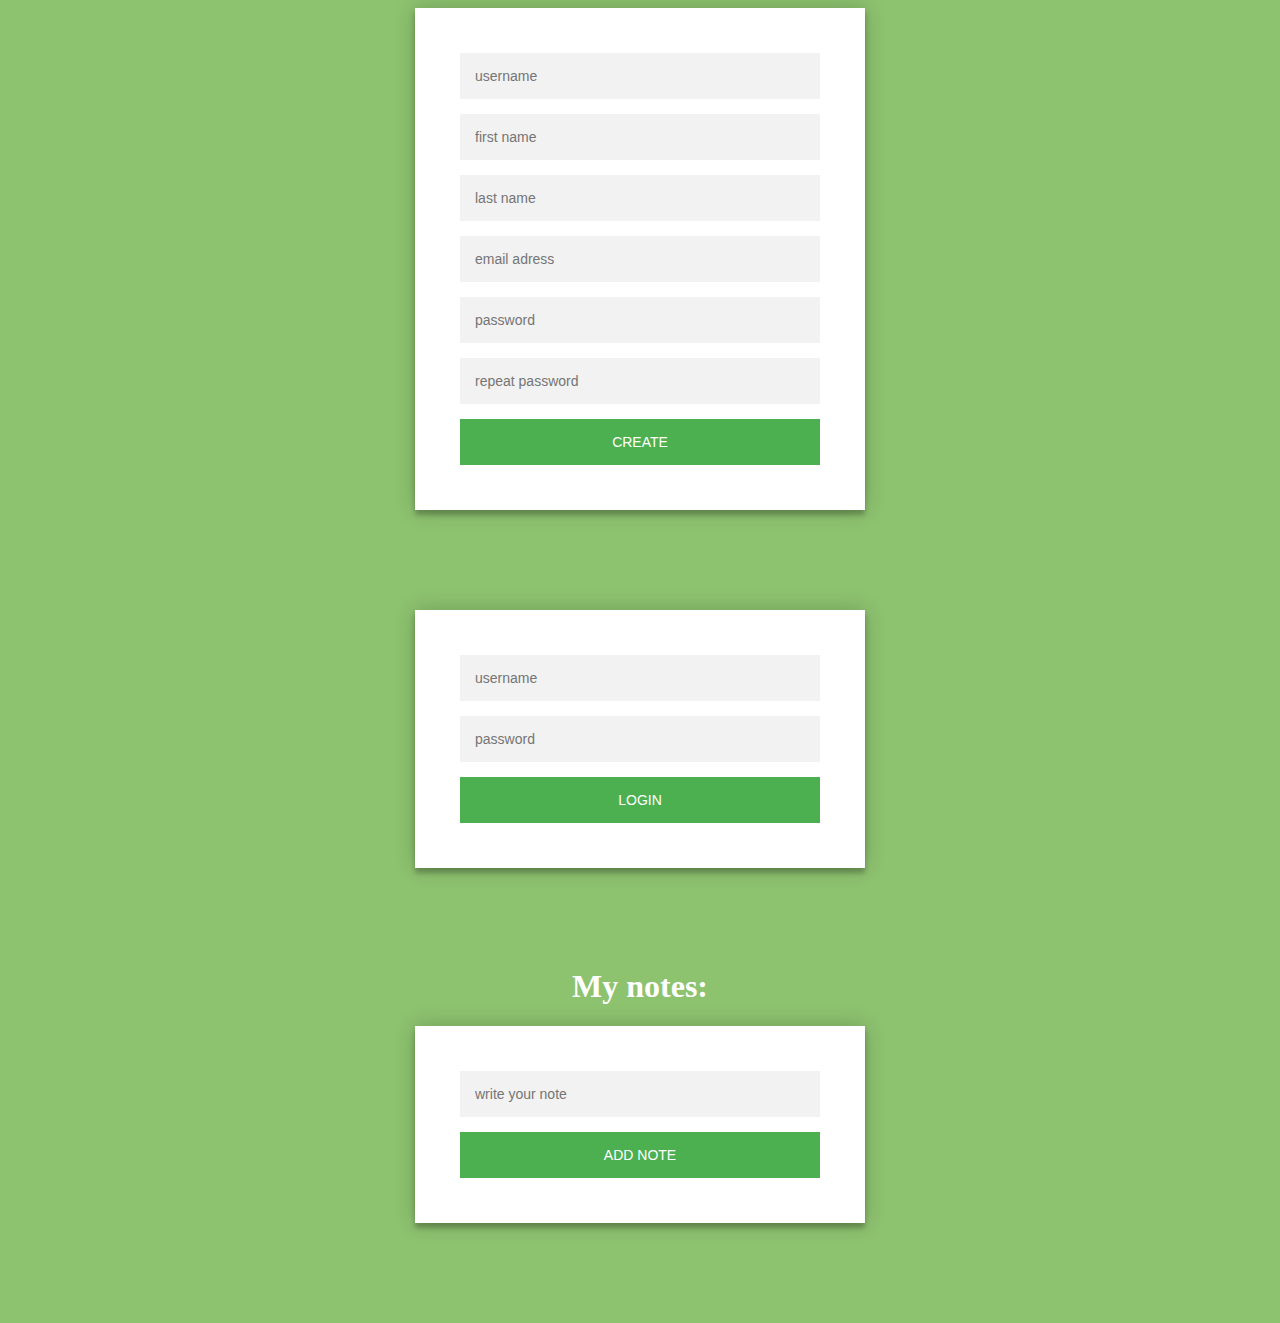
==== index.html @ 84246ef5 "front" ====
<!DOCTYPE html>
<html lang="en">
<head>
  <meta charset="UTF-8">
  
  <meta name="viewport" content="width=device-width, initial-scale=1.0">
  <link rel="stylesheet" href="style.css">
  <title>Document</title>
</head>
<body>
  <!-- /reg -->
  <div class="form">
    <form class="register-form" method="post">
      <input type="text" placeholder="username" name="username">
      <input type="text" placeholder="first name" name="first_name">
      <input type="text" placeholder="last name" name="last_name">
      <input type="email" placeholder="email adress" name="email">
      <input type="password" placeholder="password" name="password1">
      <input type="password" placeholder="repeat password" name="password2">
      <button>create</button>
    </form>
  </div>
<!-- /login -->
<div class="form">
      <form class="login-form" method="post">
        <input type="text" placeholder="username" name="username">
        <input type="password" placeholder="password" name="password">
        <button>login</button>
  </form>
</div>
  <!-- /logout я не ебу как делать но я думаю это должна быть кнопка
<button><a href="#">log out</a></button>
  -->
  
  <!-- /notes -->
<h1 style="text-align: center;color:white;"> My notes:</h1>
<p class="my-note" style="text-align: center; color:white;"></p>
  <!-- /add_note -->
<div class="form">
  <form method="post">
    <input type="text" placeholder="write your note" name="note-text">
    <button>add note</button>
  </form>
</div>

</body>
</html>
---- style.css ----
.form {
  position: relative;
  z-index: 1;
  background: #FFFFFF;
  max-width: 360px;
  margin: 0 auto 100px;
  padding: 45px;
  text-align: center;
  box-shadow: 0 0 20px 0 rgba(0, 0, 0, 0.2), 0 5px 5px 0 rgba(0, 0, 0, 0.24);
}
.form input {
  outline: 0;
  background: #f2f2f2;
  width: 100%;
  border: 0;
  margin: 0 0 15px;
  padding: 15px;
  box-sizing: border-box;
  font-size: 14px;
}
.form button {
  font-family: "Roboto", sans-serif;
  text-transform: uppercase;
  outline: 0;
  background: #4CAF50;
  width: 100%;
  border: 0;
  padding: 15px;
  color: #FFFFFF;
  font-size: 14px;
  -webkit-transition: all 0.3 ease;
  transition: all 0.3 ease;
  cursor: pointer;
}
.form button:hover,.form button:active,.form button:focus {
  background: #43A047;
}
body {
  background: rgb(141,194,111);  
}
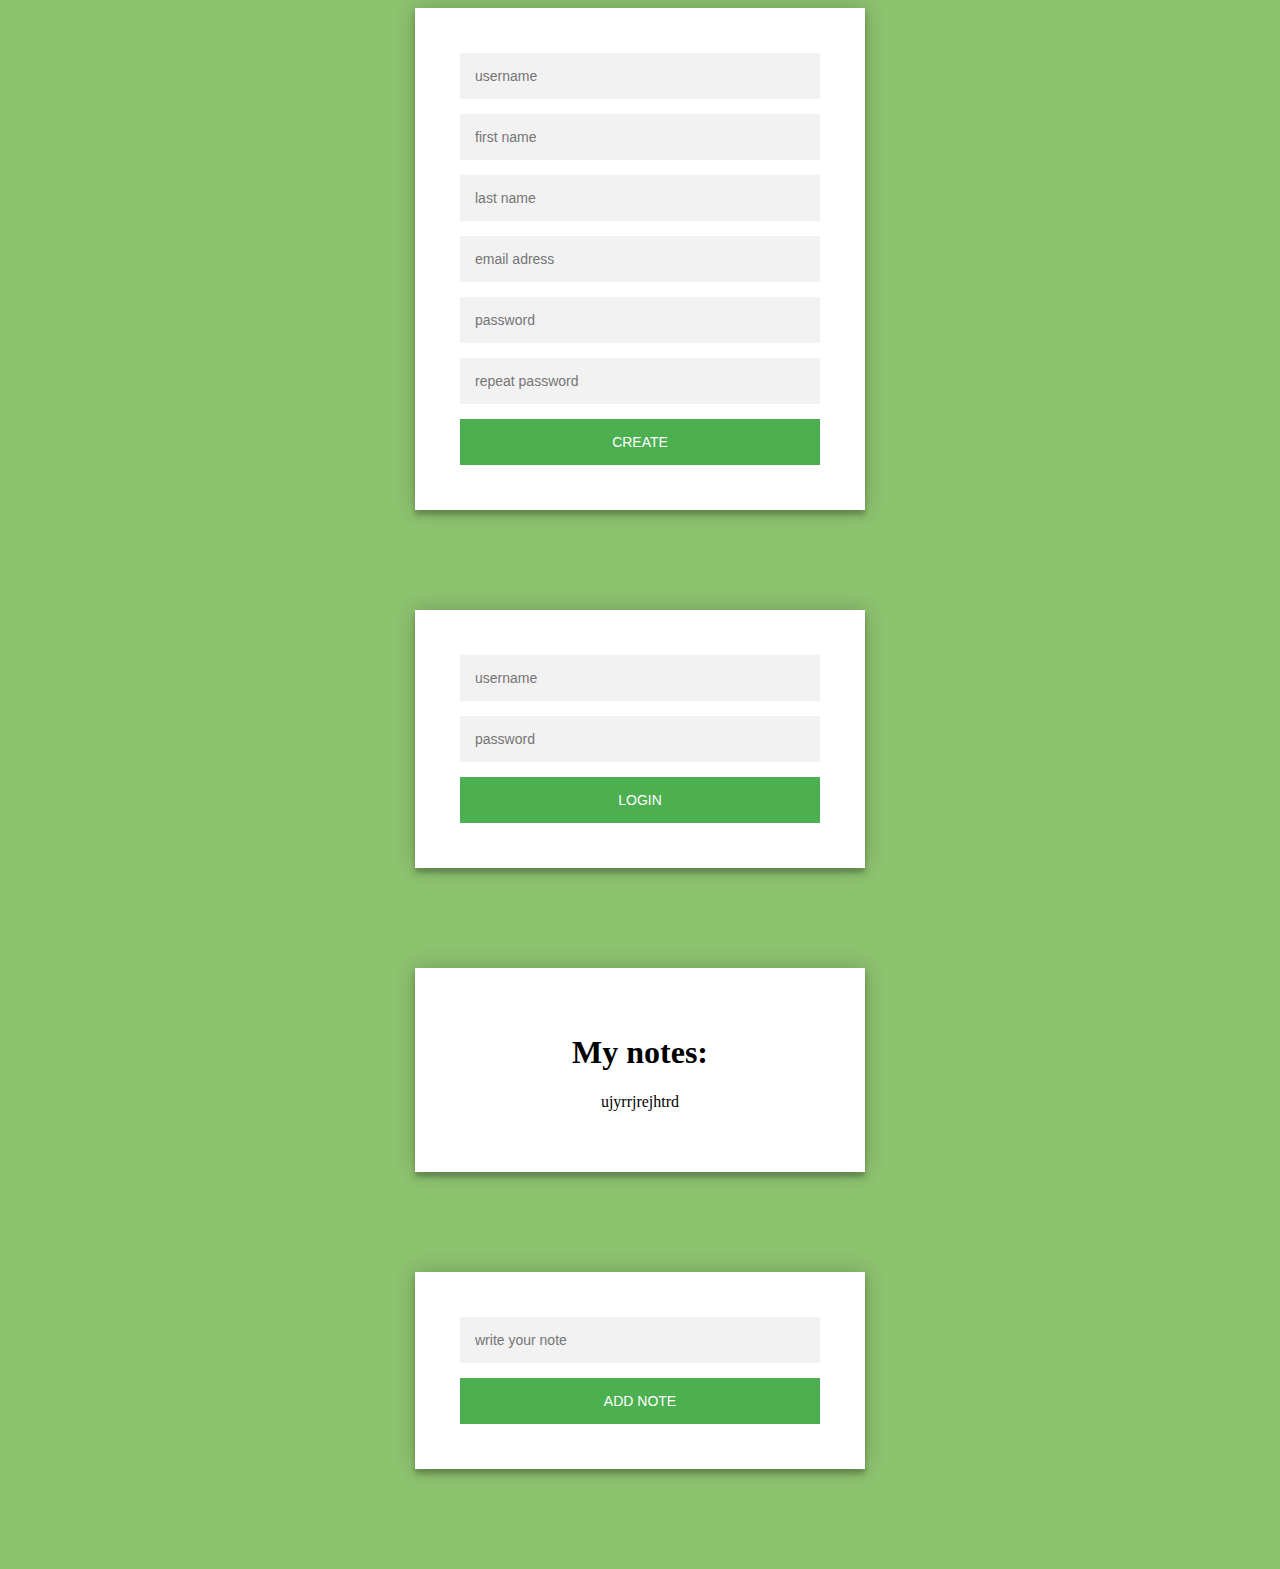
==== commit 4de7046c: "izmen" ====
--- a/index.html
+++ b/index.html
@@ -33,8 +33,10 @@
   -->
   
   <!-- /notes -->
-<h1 style="text-align: center;color:white;"> My notes:</h1>
-<p class="my-note" style="text-align: center; color:white;"></p>
+  <div class="form">
+<h1 style="text-align: center;color:black;"> My notes:</h1>
+<p class="my-note" style="text-align: center; color:black;">ujyrrjrejhtrd</p>
+</div>
   <!-- /add_note -->
 <div class="form">
   <form method="post">
